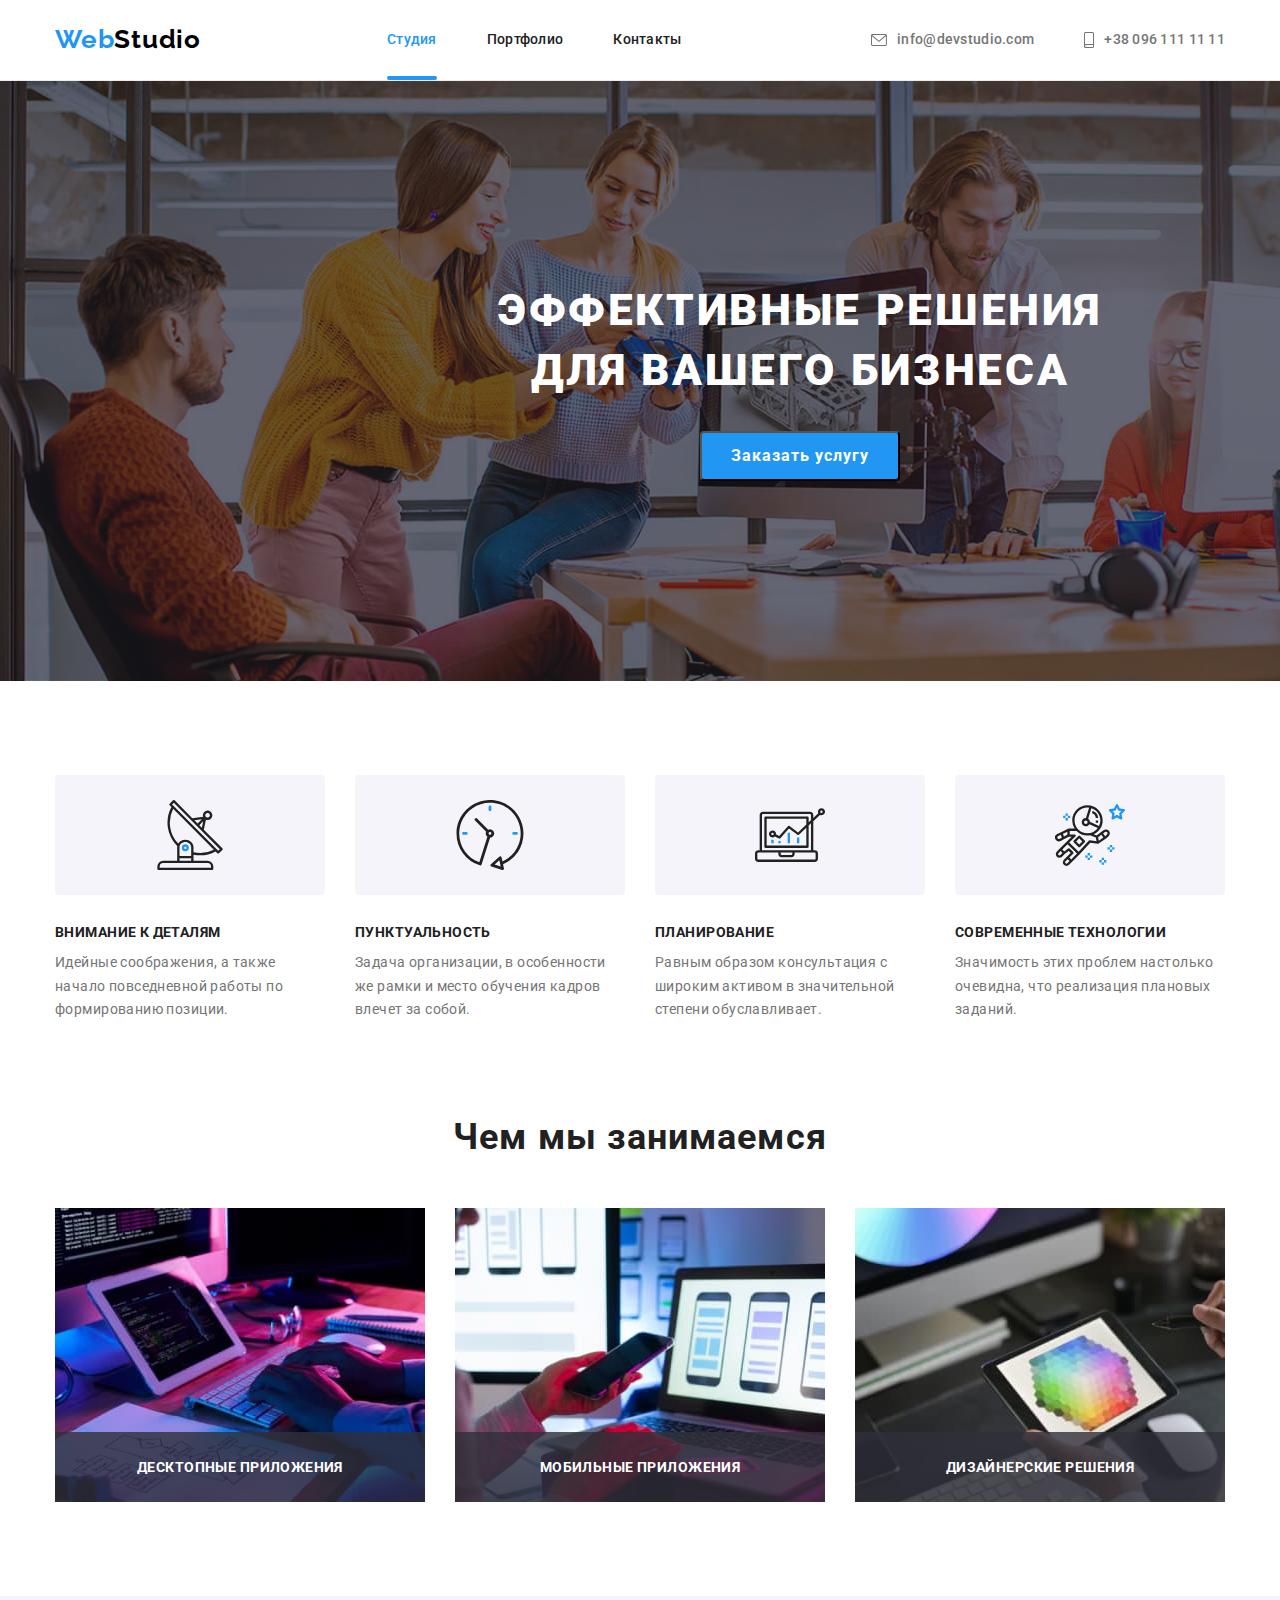
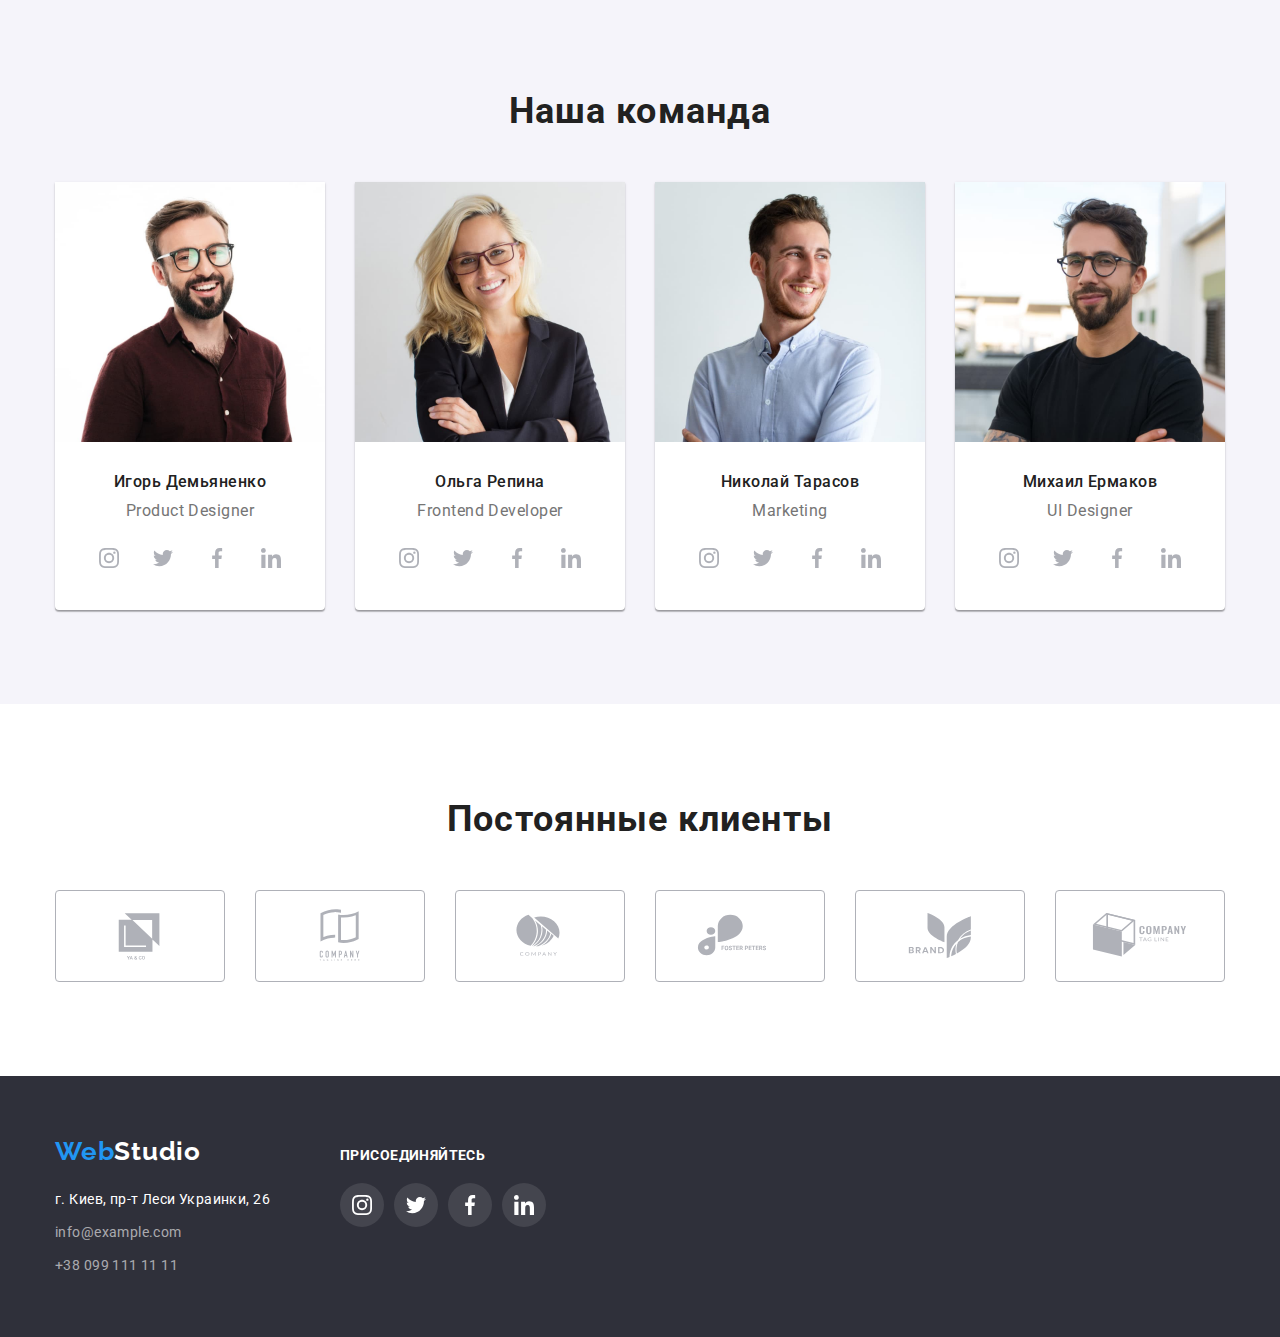
==== index.html @ 0ffd963e "index added" ====
<!DOCTYPE html>
<html lang="ru">
<head>
    <meta charset="UTF-8">
    <meta http-equiv="X-UA-Compatible" content="IE=edge">
    <meta name="viewport" content="width=device-width, initial-scale=1.0">
    <title>WebStudio</title>
    <link rel="preconnect" href="https://fonts.googleapis.com">
    <link rel="preconnect" href="https://fonts.gstatic.com" crossorigin>
    <link href="https://fonts.googleapis.com/css2?family=Raleway:ital,wght@0,700;1,700&family=Roboto:wght@400;500;700;900&display=swap" rel="stylesheet">
    <link rel="stylesheet" href="./css/modern-normalize.css">
    <link rel="stylesheet" href="./css/styles.css" />
</head>
<body>
    <!--заголовок-->
    <header class="main-header">
        <div class="header-container container">
            <nav class="navigation">    
                <a href="index.html" class="logo logo-top link">Web<span class="logo-half">Studio</span></a>
                <ul class="navigation-pages list">
                    <li class="navigation-page"><a href="index.html" class="navigation-page-link link current">Студия</a></li>
                    <li class="navigation-page"><a href="portfolio.html" class="navigation-page-link link">Портфолио</a></li>
                    <li class="navigation-page"><a href="#3" class="navigation-page-link link">Контакты</a></li>
                </ul>
            </nav>
            <ul class="contacts list">
                <li class="contact"> <a href="mailto:info@devstudio.com" class="contact-link mail link"><svg class="icon" width="16px" height="12px"><use href="./images/icons.svg#icon-envelope"></use></svg> info@devstudio.com</a></li>
                <li class="contact"> <a href="tel:+380961111111" class="contact-link tel link"><svg class="icon" width="10px" height="16px"><use href="./images/icons.svg#icon-smartphone"></use></svg>+38 096 111 11 11</a> </li>
            </ul>
        </div>        
    </header>
    <!--основная часть-->
    <main>
    <!--герой-->    
        <section class="hero">
            <div class="container">
                <h1 class="hero-header">Эффективные решения для вашего бизнеса</h1>
                <button class="hero-btn" type="button" data-modal-open>Заказать услугу</button>
            </div>       
        </section>
    <!--преимущества-->   
        <section class="advantages section">
            <div class="container">
                <h2 class="advantages-header visually-hidden">преимушества</h2>
                <ul class="our-advantages list">
                    <li class="our-advantage">
                        <div class="advantage-icons"><svg class="advantage-icon" width="70px" height="70px"><use href="./images/icons.svg#icon-antenna"></use></svg></div>
                        <h3 class="our-advantage-header section-header">Внимание к деталям</h3>
                        <p class="our-advantage-text section-description">Идейные соображения, а также начало повседневной работы по формированию позиции.</p>
                    </li>
                    <li class="our-advantage">
                        <div class="advantage-icons"><svg class="advantage-icon" width="70px" height="70px"><use href="./images/icons.svg#icon-clock"></use></svg></div>
                        <h3 class="our-advantage-header section-header">Пунктуальность</h3>
                        <p class="our-advantage-text section-description">Задача организации, в особенности же рамки и место обучения кадров влечет за собой.</p>
                    </li>
                    <li class="our-advantage">
                        <div class="advantage-icons"><svg class="advantage-icon" width="70px" height="70px"><use href="./images/icons.svg#icon-diagram"></use></svg></div>
                        <h3 class="our-advantage-header section-header">Планирование</h3>
                        <p class="our-advantage-text section-description">Равным образом консультация с широким активом в значительной степени обуславливает.</p>
                    </li>
                    <li class="our-advantage">
                        <div class="advantage-icons"><svg class="advantage-icon" width="70px" height="70px"><use href="./images/icons.svg#icon-astronaut"></use></svg></div>
                        <h3 class="our-advantage-header section-header">Современные технологии</h3>
                        <p class="our-advantage-text section-description">Значимость этих проблем настолько очевидна, что реализация плановых заданий.</p>
                    </li>
                </ul>
            </div>
        </section>
    <!--примеры работ-->    
        <section class="examples">
            <div class="container">
                <h2 class="examples_header section-top-header">Чем мы занимаемся</h2>
                <ul class="our-examples list">
                    <li class="our-example">
                        <img src="./images/examples/example1.jpg" alt="пример работы 1" width="370" height="294">
                        <div class="our-example-text-wrap">
                            <h3 class="our-example-text">Десктопные приложения</h3>
                        </div>
                    </li>
                    <li class="our-example"><img src="./images/examples/example2.jpg" alt="пример работы 2" width="370" height="294">
                        <div class="our-example-text-wrap">
                            <h3 class="our-example-text">Мобильные приложения</h3>
                        </div>
                    </li>
                    <li class="our-example"><img src="./images/examples/example3.jpg" alt="пример работы 3" width="370" height="294">
                        <div class="our-example-text-wrap">
                            <h3 class="our-example-text">Дизайнерские решения</h3>
                        </div>
                    </li>
                </ul>
            </div>
        </section>
    <!--команда-->
        <section class="team section">
            <div class="container">
                <h2 class="team-header section-top-header">Наша команда</h2>
                <ul class="team-units list">
                    <li class="team-unit">
                        <img src="./images/team/team1.jpg" alt="сотрудник 1" class="team_unit_photo" width="270" height="260">
                        <div class="team-unit-info">
                            <h3 class="team-unit-name section-header">Игорь Демьяненко</h3>
                            <p class="team-unit-title section-description">Product Designer</p>
                            <ul class="socials list">
                                <li class="social-link-item"> <a class="social-link link" href=""> <svg class="social-link-icon" width="20px" height="20px"><use href="./images/icons.svg#icon-instagram"><span class="visually-hidden">Instagram</span></use></svg></a></li>
                                <li class="social-link-item"> <a class="social-link link" href=""> <svg class="social-link-icon" width="20px" height="20px"><use href="./images/icons.svg#icon-twitter"><span class="visually-hidden">Twitter</span></use></svg></a></li>
                                <li class="social-link-item"> <a class="social-link link" href=""> <svg class="social-link-icon" width="20px" height="20px"><use href="./images/icons.svg#icon-facebook"><span class="visually-hidden">Facebook</span></use></svg></a></li>
                                <li class="social-link-item"> <a class="social-link link" href=""> <svg class="social-link-icon" width="20px" height="20px"><use href="./images/icons.svg#icon-linkedin"><span class="visually-hidden">LinkedIn</span></use></svg></a></li>
                            </ul>
                        </div>
                    </li>
                    <li class="team-unit">
                        <img src="./images/team/team2.jpg" alt="сотрудник 2" class="team_unit_photo" width="270" height="260">
                        <div class="team-unit-info">
                            <h3 class="team-unit-name section-header">Ольга Репина</h3>
                            <p class="team-unit-title section-description">Frontend Developer</p>
                            <ul class="socials list">
                                <li class="social-link-item"> <a class="social-link link" href=""> <svg class="social-link-icon" width="20px" height="20px"><use href="./images/icons.svg#icon-instagram"><span class="visually-hidden">Instagram</span></use></svg></a></li>
                                <li class="social-link-item"> <a class="social-link link" href=""> <svg class="social-link-icon" width="20px" height="20px"><use href="./images/icons.svg#icon-twitter"><span class="visually-hidden">Twitter</span></use></svg></a></li>
                                <li class="social-link-item"> <a class="social-link link" href=""> <svg class="social-link-icon" width="20px" height="20px"><use href="./images/icons.svg#icon-facebook"><span class="visually-hidden">Facebook</span></use></svg></a></li>
                                <li class="social-link-item"> <a class="social-link link" href=""> <svg class="social-link-icon" width="20px" height="20px"><use href="./images/icons.svg#icon-linkedin"><span class="visually-hidden">LinkedIn</span></use></svg></a></li>
                            </ul>
                        </div>
                    </li>
                    <li class="team-unit">
                        <img src="./images/team/team3.jpg" alt="сотрудник 3" class="team_unit_photo" width="270" height="260">
                        <div class="team-unit-info">
                            <h3 class="team-unit-name section-header">Николай Тарасов</h3>
                            <p class="team-unit-title section-description">Marketing</p>
                            <ul class="socials list">
                                <li class="social-link-item"> <a class="social-link link" href=""> <svg class="social-link-icon" width="20px" height="20px"><use href="./images/icons.svg#icon-instagram"><span class="visually-hidden">Instagram</span></use></svg></a></li>
                                <li class="social-link-item"> <a class="social-link link" href=""> <svg class="social-link-icon" width="20px" height="20px"><use href="./images/icons.svg#icon-twitter"><span class="visually-hidden">Twitter</span></use></svg></a></li>
                                <li class="social-link-item"> <a class="social-link link" href=""> <svg class="social-link-icon" width="20px" height="20px"><use href="./images/icons.svg#icon-facebook"><span class="visually-hidden">Facebook</span></use></svg></a></li>
                                <li class="social-link-item"> <a class="social-link link" href=""> <svg class="social-link-icon" width="20px" height="20px"><use href="./images/icons.svg#icon-linkedin"><span class="visually-hidden">LinkedIn</span></use></svg></a></li>
                            </ul>
                        </div>
                    </li>
                    <li class="team-unit">
                        <img src="./images/team/team4.jpg" alt="сотрудник 4" class="team_unit_photo" width="270" height="260">
                        <div class="team-unit-info">
                            <h3 class="team-unit-name section-header">Михаил Ермаков</h3>
                            <p class="team-unit-title section-description">UI Designer</p>
                            <ul class="socials list">
                                <li class="social-link-item"> <a class="social-link link" href=""> <svg class="social-link-icon" width="20px" height="20px"><use href="./images/icons.svg#icon-instagram"><span class="visually-hidden">Instagram</span></use></svg></a></li>
                                <li class="social-link-item"> <a class="social-link link" href=""> <svg class="social-link-icon" width="20px" height="20px"><use href="./images/icons.svg#icon-twitter"><span class="visually-hidden">Twitter</span></use></svg></a></li>
                                <li class="social-link-item"> <a class="social-link link" href=""> <svg class="social-link-icon" width="20px" height="20px"><use href="./images/icons.svg#icon-facebook"><span class="visually-hidden">Facebook</span></use></svg></a></li>
                                <li class="social-link-item"> <a class="social-link link" href=""> <svg class="social-link-icon" width="20px" height="20px"><use href="./images/icons.svg#icon-linkedin"><span class="visually-hidden">LinkedIn</span></use></svg></a></li>
                            </ul>
                        </div>
                    </li>
                </ul>
            </div>
        </section>    
        <!-- Клиенты -->
        <section class="clients section">
            <div class="container">
                <h2 class="clients-header section-top-header">
                    Постоянные клиенты
                </h2>
                <ul class="clients-units list">
                    <li class="clients-unit"><a href="" class="clients-link link"><svg class="clients-icon" width="106px" height="60px"><use href="./images/icons.svg#icon-Logo-1"></use></svg></a></li>
                    <li class="clients-unit"><a href="" class="clients-link link"><svg class="clients-icon" width="106px" height="60px"><use href="./images/icons.svg#icon-Logo-2"></use></svg></a></li>
                    <li class="clients-unit"><a href="" class="clients-link link"><svg class="clients-icon" width="106px" height="60px"><use href="./images/icons.svg#icon-Logo-3"></use></svg></a></li>
                    <li class="clients-unit"><a href="" class="clients-link link"><svg class="clients-icon" width="106px" height="60px"><use href="./images/icons.svg#icon-Logo-4"></use></svg></a></li>
                    <li class="clients-unit"><a href="" class="clients-link link"><svg class="clients-icon" width="106px" height="60px"><use href="./images/icons.svg#icon-Logo-5"></use></svg></a></li>
                    <li class="clients-unit"><a href="" class="clients-link link"><svg class="clients-icon" width="106px" height="60px"><use href="./images/icons.svg#icon-Logo-6"></use></svg></a></li>
                </ul>
            </div>
        </section>
    </main>
    <!--подвал-->
    <footer class="footer">
        <div class="container footer-container">
            <div class="contacts-container">
                <a href="index.html" class="logo link logo-bot">Web<span class="logo-half-dark">Studio</span></a>
                <address class="contacts-list" id="3">
                    <ul class="contacts-bot list">
                        <li class="contact-bot"><a class="footer-contact-link link address map" href="https://goo.gl/maps/tf9V9uD1shakLC2a6" target="_blank" rel="nooppener noreferal">г. Киев, пр-т Леси Украинки, 26</a> </li>
                        <li class="contact-bot"><a class="footer-contact-link link address" href="mailto:info@example.com">info@example.com</a> </li>
                        <li class="contact-bot"><a class="footer-contact-link link address" href="tel:+380991111111">+38 099 111 11 11</a></li>
                    </ul>
                </address>
            </div>
            <div>
            <h2 class="socials-header">присоединяйтесь</h2>
            <ul class="list footer-socials">
                <li class="footer-social-link-item"> <a class="footer-social-link link" href=""> <svg class="footer-social-link-icon" width="20px" height="20px"><use href="./images/icons.svg#icon-instagram"><span class="visually-hidden">Instagram</span></use></svg></a></li>
                <li class="footer-social-link-item"> <a class="footer-social-link link" href=""> <svg class="footer-social-link-icon" width="20px" height="20px"><use href="./images/icons.svg#icon-twitter"><span class="visually-hidden">Twitter</span></use></svg></a></li>
                <li class="footer-social-link-item"> <a class="footer-social-link link" href=""> <svg class="footer-social-link-icon" width="20px" height="20px"><use href="./images/icons.svg#icon-facebook"><span class="visually-hidden">Facebook</span></use></svg></a></li>
                <li class="footer-social-link-item"> <a class="footer-social-link link" href=""> <svg class="footer-social-link-icon" width="20px" height="20px"><use href="./images/icons.svg#icon-linkedin"><span class="visually-hidden">LinkedIn</span></use></svg></a></li>
            </ul>
            </div>
        </div>
    </footer>
    <div class="backdrop is-hidden" data-modal>
        <div class="modal">
            <button type="button" class="modal-close-btn" data-modal-close>
              <svg class="modal-close-btn-icon" width="18" height="18">
                <use href="./images/icons.svg#icon-close-black"></use>
              </svg>
            </button>
        </div>
    </div>
    <script src="./js/modal.js"></script>
</body>
</html>
---- css/styles.css ----
:root {
    --main-color: #2196F3;
    --secondary-color: #000;
    --third-color: #757575;
    --main-font: 'roboto', sans-serif;
    --secondary-font: 'Raleway', sans-serif;
}
body {
    font-family: var(--main-font);
    color: #212121;
}
h1,
h2,
h3,
h4,
h5,
h6,
p {
  margin-top: 0;
  margin-bottom: 0;
}
ul,
ol {
  margin-top: 0;
  margin-bottom: 0;
  padding-left: 0;
}
img {
  display: block;
}
.link {
    text-decoration: none;
}
.list {
    list-style: none;
}
.address {
    font-style: normal;
}
.container {
    width: 1200px;
    padding-left: 15px;
    padding-right: 15px;
    margin-top: auto;
    margin: auto;
}
.visually-hidden {
    position: absolute;
    width: 1px;
    height: 1px;
    margin: -1px;
    border: 0;
    padding: 0;
    
    white-space: nowrap;
    clip-path: inset(100%);
    clip: rect(0 0 0 0);
    overflow: hidden;
}
/* components */
.logo {
    font-family: var(--secondary-font);
    font-weight: 700;
    font-size: 26px;
    line-height: 1.2;
    letter-spacing: 0.03em; 
    color: var(--main-color);
}
.section-header  {  
    letter-spacing: 0.03em;
    color: #212121;
}
.section-description {
    letter-spacing: 0.03em;
    color: var(--third-color);
}
.section-top-header {
    font-weight: 700;
    font-size: 36px;
    line-height: 42px;
    text-align: center;
    letter-spacing: 0.03em;
    color: #212121;
}
.section {
    padding-top: 94px;
    padding-bottom: 94px;
}
/* /components */
/* header */
.main-header {
    background-color: #FFFFFF;
    border-bottom: 1px solid #ECECEC;
    margin-top: 0;
    margin-bottom: 0;
}
.header-container {
    display: flex;
    justify-content: space-between;
    align-items: center;
    
}
.navigation {
    display: flex;
}
.logo-top {
    padding-top: 24px;
    padding-bottom: 24px;
    margin-right: 93px;
}
.logo-half {
    color: var(--secondary-color);
}
.navigation-pages {
    display: flex;
    margin-left: 93px;
}
.navigation-page {
    display: flex;
}
.navigation-page-link {
    position: relative;
    font-weight: 500;
    font-size: 14px;
    line-height: 1.14;
    letter-spacing: 0.02em;
    color: #212121;
    padding-top: 32px;
    padding-bottom: 32px;
    align-items: center;
    transition: color 250ms cubic-bezier(0.4, 0, 0.2, 1);
}
.navigation-page:not(:last-child) {
    margin-right: 50px;
}
.contacts {
    display: flex;
}
.contact:not(:first-child) {
    margin-left: 50px;
}
.contact-link {
    display: flex;
    font-weight: 500;
    font-size: 14px;
    line-height: 1.14;
    letter-spacing: 0.02em;
    color: var(--third-color);
    align-items: center;
    transition: color 250ms cubic-bezier(0.4, 0, 0.2, 1);
}
.current {
    color: var(--main-color);
}  
.current::after {
    position: absolute;
    left: 0;
    bottom: 0;
    display: inline-block;
    content: '';
    height: 4px;
    border-radius: 2px;
    width: 100%;
    background-color: var(--main-color)
}
.navigation-page-link:hover, 
.navigation-page-link:focus,
.contact-link:hover,
.contact-link:focus {
    color: var(--main-color);
}
.icon {
    margin-right: 10px;
    fill: var(--third-color);
    transition: fill 250ms cubic-bezier(0.4, 0, 0.2, 1);
}
.contact-link:hover .icon,
.contact-link:focus .icon {
    fill: var(--main-color);
}
/* /header */
/* hero */
.hero {
    background: #2F303A;
    padding-top: 200px;
    padding-bottom: 200px;
    background-color: #C4C4C4;
    background-image: linear-gradient(rgba(47, 48, 58, 0.4),rgba(47, 48, 58, 0.4)), url(../images/hero/hero-background.png) ;
    background-repeat: no-repeat;
    background-size: 1600px;
    background-position: center;
    width: 1600px;
    margin-left: auto;
    margin-right: auto;
    justify-content: center;
}
.hero-header {
    font-weight: 900;
    font-size: 44px;
    line-height: 1.36;
    text-align: center;
    letter-spacing: 0.06em;
    text-transform: uppercase;
    color: #FFFFFF;
    width: 696px;
    margin-left: auto;
    margin-right: auto;
}
.hero-btn {
    font-weight: 700;
    font-size: 16px;
    line-height: 30px;
    display: flex;
    text-align: center;
    letter-spacing: 0.06em;
    color: #FFFFFF;
    width: 200px;
    height: 50px;
    background: var(--main-color);
    box-shadow: 0px 4px 4px rgba(0, 0, 0, 0.15);
    border-radius: 4px;
    cursor: pointer;
    margin-left: auto;
    margin-right: auto;
    margin-top: 30px;
    justify-content: center;
    align-items: center;
    transition: background 250ms cubic-bezier(0.4, 0, 0.2, 1), box-shadow 250ms cubic-bezier(0.4, 0, 0.2, 1);
}
.hero-btn:hover,
.hero-btn:focus {
    background: #188CE8;
    box-shadow: 0px 4px 4px rgba(0, 0, 0, 0.15);
}
/* /hero */
/* advantages */
.our-advantages {
    display: flex;
    justify-content: space-between;
}
.our-advantage {
    width: 270px;
}
.our-advantage-header {
    font-weight: 700;
    text-transform: uppercase;
    font-size: 14px;
    line-height: 1.14;
    width: 270px;
    margin-bottom: 10px;
}
.our-advantage-text {
    font-size: 14px;
    line-height: 1.71;
}
.advantage-icons {
    height: 120px;
    align-items: center;
    background: #F5F4FA;
    border-radius: 4px;
    display: flex;
    justify-content: center;
    margin-bottom: 30px;
}
.advantage-icon {
}    
/* /advantages */
/* examples */
.examples {
    padding-bottom: 94px;
}
.our-examples {
    display: flex;
    justify-content: space-between;
    margin-top: 50px;
}
.our-example {
    position: relative;
}
.our-example-text-wrap {
    position: absolute;
    bottom: 0;
    display: flex;
    justify-content: center;
    align-items: center;
    width: 370px;
    height: 70px;
    background: rgba(47, 48, 58, 0.8);
}

.our-example-text {
    display: block;
    font-weight: 700;
    font-size: 14px;
    line-height: 16px;
    text-align: center;
    letter-spacing: 0.03em;
    text-transform: uppercase;
    color: #FFFFFF;
    
}
/* /examples */
/* our team */
.team {
    background: #F5F4FA;
}
.team-units {
    display: flex;
    justify-content: space-between;
    margin-top: 50px;
}
.team-unit {
    background-color: #FFFFFF;
    box-shadow: 0px 1px 3px rgba(0, 0, 0, 0.12), 0px 1px 1px rgba(0, 0, 0, 0.14), 0px 2px 1px rgba(0, 0, 0, 0.2);
    border-radius: 0px 0px 4px 4px;
}
.team-unit-info {
    padding: 30px 10px 30px 10px;
}
.team-unit-name {
    font-weight: 500;
    font-size: 16px;
    line-height: 1.19;
    text-align: center;
    margin-bottom: 10px;
}
.team-unit-title {
    font-size: 16px;
    line-height: 1.19;
    text-align: center;
}
.socials {
    margin-top: 16px;
    display: flex;
    justify-content: center;
}
.social-link-item {
    display: flex;
}
.social-link {
    display: flex;
    height: 44px;
    width: 44px;
    border-radius: 50%;
    justify-content: center;
    align-items: center;
    transition: background-color 250ms cubic-bezier(0.4, 0, 0.2, 1);
}
.social-link-item:not(:last-child) {
    margin-right: 10px;
}
.social-link-icon {
    fill: #AFB1B8;
    transition: fill 250ms cubic-bezier(0.4, 0, 0.2, 1);
}
.social-link:hover,
.social-link:focus {
    background-color: var(--main-color);
}
.social-link:hover .social-link-icon,
.social-link:focus .social-link-icon {
    fill: #fff;
}
/* /our team */
/* clients */
.clients-units {
    margin-top: 50px;
    display: flex;
    flex-direction: row;
    justify-content: center;
}
.clients-unit {
    display: flex;
}
.clients-unit:not(:last-child) {
    margin-right: 30px;
}
.clients-link {
    width: 170px;
    height: 92px;
    border: 1px solid #AFB1B8;
    border-radius: 4px;
    display: flex;
    justify-content: center;
    align-items: center;
    transition: border 250ms cubic-bezier(0.4, 0, 0.2, 1);
}
.clients-icon {
    fill: #AFB1B8;
    transition: fill 250ms cubic-bezier(0.4, 0, 0.2, 1);
}
.clients-link:hover,
.clients-link:focus {
   border: 1px solid var(--main-color);
}
.clients-link:hover .clients-icon,
.clients-link:focus .clients-icon {
    fill: var(--main-color);
}
/* /clients */
/* filter */
.portfolio-filter {
    
}
.portfolio-filter-list {
    display: flex;
    justify-content: center;
    margin-bottom: 50px;
}
.portfolio-filter-list-item:not(:last-child) {
    margin-right: 8px;
}
.filter-btn {
    font-weight: 500;
    font-size: 16px;
    line-height: 1.62;
    text-align: center;
    letter-spacing: 0.03em;
    color: #212121;
    background: #F5F4FA;
    border-radius: 4px;
    cursor: pointer;
    padding: 6px 22px;
    border-width: 0px;
    transition: background 250ms cubic-bezier(0.4, 0, 0.2, 1), color 250ms cubic-bezier(0.4, 0, 0.2, 1), box-shadow 250ms cubic-bezier(0.4, 0, 0.2, 1);
}
.filter-btn:hover,
.filter-btn:focus {
    background: var(--main-color);
    color: #FFFFFF;
    box-shadow: 0px 3px 1px rgba(0, 0, 0, 0.1), 0px 1px 2px rgba(0, 0, 0, 0.08), 0px 2px 2px rgba(0, 0, 0, 0.12);
}
.portfolio-examples {
    padding-bottom: 80px;
}
.portfolio-examples-list {
    display: flex;
    flex-wrap: wrap;
    justify-content: space-between;
}   
.portfolio-example-name {
    font-weight: 700;
    font-size: 18px;
    line-height: 2;
    letter-spacing: 0.06em;
    margin-bottom: 4px;
}
.img {
    display: block;
}
.portfolio-example-description {
    font-size: 16px;
    line-height: 1.87;
}
.portfolio-example-text {
    padding: 20px 24px;
    border: #EEEEEE solid 1px;
    border-top: none;
}   
.portfolio-example:nth-child(-n+6) {
    margin-bottom: 30px;
}
.portfolio-link {
    position: relative;
    display: block;
    transition: box-shadow 250ms cubic-bezier(0.4, 0, 0.2, 1);
}
.portfolio-link:hover,
.portfolio-link:focus {
    box-shadow: 0px 1px 1px rgba(0, 0, 0, 0.12), 0px 4px 4px rgba(0, 0, 0, 0.06), 1px 4px 6px rgba(0, 0, 0, 0.16);
}
.portfolio-example-overlay-wrap {
    top: 0;
    width: 370px;
    height: 294px;
    position: absolute;
    overflow: hidden;
}
.portfolio-example-overlay {
    top: 0;
    position: absolute;
    visibility: hidden;
    display: flex;
    justify-content: center;
    align-items: center;
    padding-left: 24px;
    padding-right: 24px;
    width: 100%;
    height: 100%;
    background: rgba(33, 150, 243, 0.9);
    transform: translate(0, 100%);
    transition: transform 250ms cubic-bezier(0.4, 0, 0.2, 1), visibility 250ms cubic-bezier(0.4, 0, 0.2, 1);
}
.portfolio-link:hover .portfolio-example-overlay,
.portfolio-link:focus .portfolio-example-overlay {
    visibility: visible;
    transform: translate(0, 0);
}
.portfolio-example-overlay-text {
    font-weight: 400;
    font-size: 18px;
    line-height: 156%;
    letter-spacing: 0.03em;
    color: #FFFFFF;
}
/* /filter */
/* footer */
.footer {
    background: #2F303A;
    padding-top: 60px;
    padding-bottom: 60px;
    display: flex;
    justify-content: left;
}
.footer-container {
    display: flex;
    align-items: baseline;
}
.contacts-container {
    margin-right: 70px;
}

.logo-bot {
    display: block;
    margin-bottom: 20px;
}
.logo-half-dark {
    color: #FFFFFF;
}
.footer-contact-link {
    font-size: 14px;
    line-height: 1.71;
    letter-spacing: 0.03em;
    color: rgba(255, 255, 255, 0.6);
    transition: color 250ms cubic-bezier(0.4, 0, 0.2, 1)
}
.contacts-list {
    
}
.contacts-bot {
   
}
.contact-bot {
    display: flex;
    flex-direction: column;
}
.contact-bot:not(:last-child) {
    margin-bottom: 9px;
}
.map {
    color: #FFFFFF;    
}
.footer-contact-link:hover,
.footer-contact-link:focus {
    color: var(--main-color);
}
.socials-header {
    font-weight: 700;
    font-size: 14px;
    line-height: 16px;
    letter-spacing: 0.03em;
    text-transform: uppercase;
    color: #FFFFFF;
    margin-bottom: 20px;
}
.footer-socials {
    display: flex;
}
.footer-social-link-item {
    display: flex;
    
}
.footer-social-link-item:not(:last-child) {
    margin-right: 10px;
}
.footer-social-link {
    width: 44px;
    height: 44px;
    border-radius: 50%;
    background: rgba(255, 255, 255, 0.1);
    display: flex;
    justify-content: center;
    align-items: center;
    transition: background-color 250ms cubic-bezier(0.4, 0, 0.2, 1);
}
.footer-social-link-icon {
    fill: #FFFFFF;
}
.footer-social-link:hover,
.footer-social-link:focus {
    background-color: var(--main-color);
}
/* /footer */
/* modals */
.backdrop {
    position: fixed;
    top: 0;
    left: 0;
    bottom: 0;
    right: 0;
    background: rgba(0, 0, 0, 0.2);
    transition: opacity 250ms cubic-bezier(0.4, 0, 0.2, 1), visibility 250ms cubic-bezier(0.4, 0, 0.2, 1);
}
.modal {
    position: absolute;
    top: 50%;
    left: 50%;
    transform: translate(-50%, -50%);
    width: 528px;
    height: 580px;
    background: #FFFFFF;
    box-shadow: 0px 1px 3px rgba(0, 0, 0, 0.12), 0px 1px 1px rgba(0, 0, 0, 0.14), 0px 2px 1px rgba(0, 0, 0, 0.2);
    border-radius: 4px;
}
.modal-close-btn {
    position: absolute;
    top: 8px;
    right: 8px;
    display: flex;
    align-items: center;
    justify-content: center;
    width: 30px;
    height: 30px;
    background: #FFFFFF;
    border: 1px solid rgba(0, 0, 0, 0.1);
    border-radius: 50%;
    cursor: pointer;
    padding: 0;
  }
.backdrop.is-hidden {
    opacity: 0;
    visibility: hidden;
    pointer-events: none;
}
/* /modals */
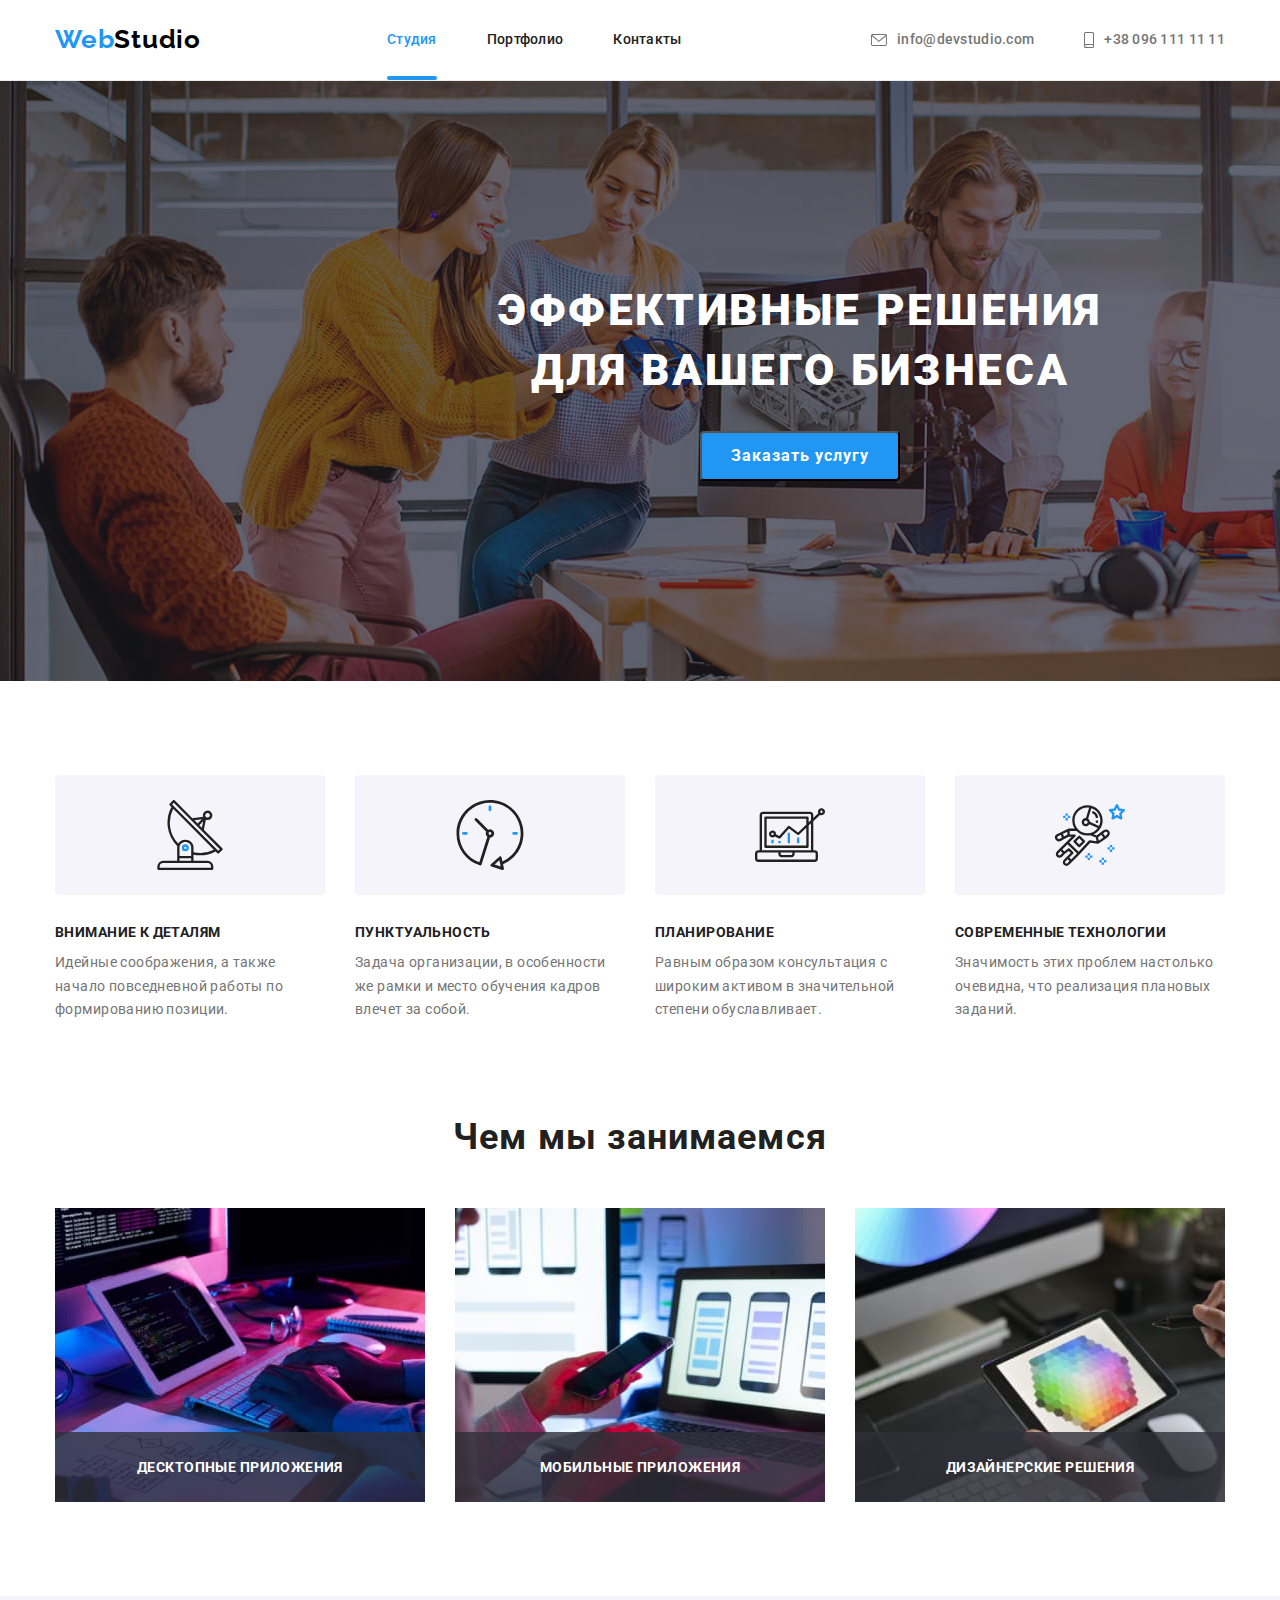
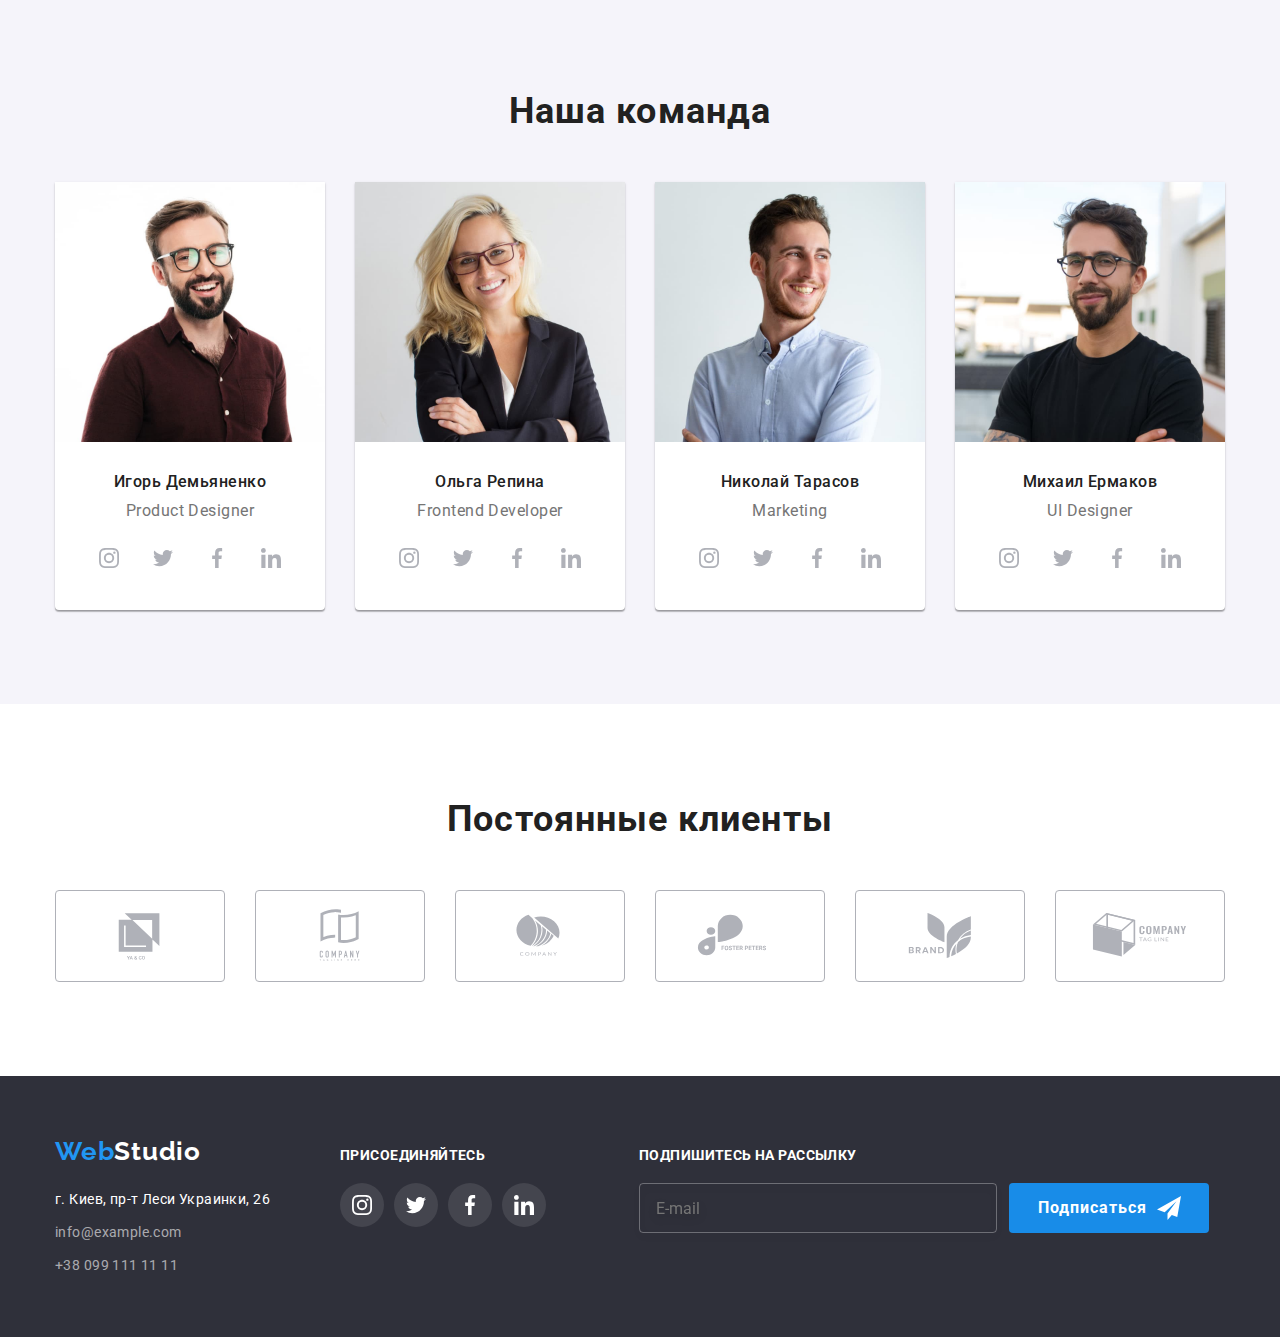
==== commit f1c94ee5: "checkbox added" ====
--- a/index.html
+++ b/index.html
@@ -189,6 +189,13 @@
                 <li class="footer-social-link-item"> <a class="footer-social-link link" href=""> <svg class="footer-social-link-icon" width="20px" height="20px"><use href="./images/icons.svg#icon-linkedin"><span class="visually-hidden">LinkedIn</span></use></svg></a></li>
             </ul>
             </div>
+            <div class="subscribe-wrap">
+                <h2 class="socials-header">Подпишитесь на рассылку</h2>
+                <div class="subscribe-input-form">
+                    <input class="subscribe-input" type="email" name="user-mail-subscribe" required placeholder="E-mail">
+                    <button class="subscribe-btn" type="submit">Подписаться<svg class="subscribe-icon" width="24px" height="24px"><use href="./images/icons.svg#icon-send"></use></svg> </button>
+                </div>
+            </div>
         </div>
     </footer>
     <div class="backdrop is-hidden" data-modal>
@@ -198,6 +205,41 @@
                 <use href="./images/icons.svg#icon-close-black"></use>
               </svg>
             </button>
+            <div class="modal-form-wrap">
+                <p class="modal-form-toaction">Оставьте свои данные, мы вам перезвоним</p>
+                <form class="modal-form">
+                    <label class="modal-form-input" for="username">
+                        Имя</label>
+                    <div class="input-wrap">
+                        <input class="modal-form-field" type="text" name="username" id="username" required>
+                        <svg class="modal-form-icon" width="18px" height="18px"><use href="./images/icons.svg#icon-person"></use></svg>
+                    </div>
+                    <label class="modal-form-input" for="tel">
+                        Телефон</label>
+                    <div class="input-wrap">
+                        
+                        <input class="modal-form-field" type="tel" name="user_phone_number" id="tel" required>
+                        <svg class="modal-form-icon" width="18px" height="18px"><use href="./images/icons.svg#icon-phone"></use></svg>
+                    </div>
+                    <label class="modal-form-input" for="email">
+                        Почта</label>
+                    <div class="input-wrap">
+                        
+                        <input class="modal-form-field" type="email" name="user_mail" id="email" required>
+                        <svg class="modal-form-icon" width="18px" height="18px"><use href="./images/icons.svg#icon-email"></use></svg>
+                    </div>
+                    <label class="modal-form-input" for="commentary">
+                        Комментарий</label>
+                    <textarea class="modal-form-comment" type="text" name="user_comment" id="commentary" placeholder="Введите текст"></textarea>
+                    <div class="modal-form-checkbox-wrap">
+                        <input class="modal-form-checkbox visually-hidden" type="checkbox" id="user_aggreement" required>
+                        <label class="aggreement-label" for="user_aggreement">Соглашаюсь с рассылкой и принимаю &nbsp; 
+                            <a href="" class="aggreement-link"> Условия договора</a>
+                        </label>
+                    </div>
+                    <button class="submit-btn" type="submit">Отправить</button>
+                </form>
+            </div>
         </div>
     </div>
     <script src="./js/modal.js"></script>
--- a/css/styles.css
+++ b/css/styles.css
@@ -217,7 +217,6 @@
     width: 200px;
     height: 50px;
     background: var(--main-color);
-    box-shadow: 0px 4px 4px rgba(0, 0, 0, 0.15);
     border-radius: 4px;
     cursor: pointer;
     margin-left: auto;
@@ -568,7 +567,6 @@
 }
 .footer-social-link-item {
     display: flex;
-    
 }
 .footer-social-link-item:not(:last-child) {
     margin-right: 10px;
@@ -589,6 +587,54 @@
 .footer-social-link:hover,
 .footer-social-link:focus {
     background-color: var(--main-color);
+}
+.subscribe-wrap {
+    margin-left: 93px;
+}
+.subscribe-input-form {
+    display: flex;
+    align-items: center;
+}
+.subscribe-input {
+    width: 358px;
+    height: 50px;
+    border: 1px solid rgba(255, 255, 255, 0.3);
+    filter: drop-shadow(0px 4px 4px rgba(0, 0, 0, 0.15));
+    border-radius: 4px;
+    margin: 0;
+    background: transparent;
+    padding: 15px 16px;
+    color: #FFFFFF;
+}
+.subscribe-btn {
+    display: flex;
+    align-items: center;
+    margin-left: 12px;
+    width: 200px;
+    height: 50px;
+    background: #188CE8;
+    border-radius: 4px;
+    border: 0px;
+    font-weight: 700;
+    font-size: 16px;
+    line-height: 188%;
+    letter-spacing: 0.06em;
+    color: #FFFFFF;
+    padding-left: 29px;
+    cursor: pointer;
+    transition: background 250ms cubic-bezier(0.4, 0, 0.2, 1), box-shadow 250ms cubic-bezier(0.4, 0, 0.2, 1);
+}
+.subscribe-btn:hover,
+.subscribe-btn:focus {
+    background: #2196F3;
+    box-shadow: 0px 4px 4px rgba(0, 0, 0, 0.15);
+}
+.subscribe-btn-text {
+    display: block;
+}
+.subscribe-icon {
+    fill: #FFFFFF;
+    margin-left: 10px;
 }
 /* /footer */
 /* modals */
@@ -607,7 +653,7 @@
     left: 50%;
     transform: translate(-50%, -50%);
     width: 528px;
-    height: 580px;
+    min-height: 580px;
     background: #FFFFFF;
     box-shadow: 0px 1px 3px rgba(0, 0, 0, 0.12), 0px 1px 1px rgba(0, 0, 0, 0.14), 0px 2px 1px rgba(0, 0, 0, 0.2);
     border-radius: 4px;
@@ -626,10 +672,137 @@
     border-radius: 50%;
     cursor: pointer;
     padding: 0;
+    transition: fill 250ms cubic-bezier(0.4, 0, 0.2, 1);
   }
+.modal-close-btn:hover,
+.modal-close-btn:focus {
+    fill: #2196F3;
+}  
 .backdrop.is-hidden {
     opacity: 0;
     visibility: hidden;
     pointer-events: none;
 }
+.modal-form-wrap {
+    display: flex;
+    flex-direction: column;
+    padding: 40px;
+}
+.modal-form-toaction {
+    font-weight: 700;
+    font-size: 20px;
+    line-height: 1.15;
+    text-align: center;
+    letter-spacing: 0.03em;
+    color: #212121;
+    margin-bottom: 12px;
+}
+.modal-form-input {
+    font-size: 12px;
+    line-height: 14px;
+    letter-spacing: 0.01em;
+    color: #757575;
+}
+.input-wrap {
+    position: relative;
+    margin-bottom: 10px;
+}
+.modal-form-icon {
+    position: absolute;
+    top: 50%;
+    left: 12px;
+    transform: translateY(-50%);
+    fill: #212121;
+    transition: fill 250ms cubic-bezier(0.4, 0, 0.2, 1);
+}
+.modal-form-field {
+    width: 100%;
+    margin-top: 4px;
+    border: 1px solid rgba(33, 33, 33, 0.2);
+    border-radius: 4px;
+    height: 40px;
+    padding-left: 42px;
+    outline: none;
+    transition: border 250ms cubic-bezier(0.4, 0, 0.2, 1);
+}
+.modal-form-field:focus {
+    border: 1px solid #2196F3;
+}
+.modal-form-field:focus + .modal-form-icon {
+    fill: #2196F3;
+}
+.modal-form-comment {
+    width: 100%;
+    margin-top: 4px;
+    margin-bottom: 20px;
+    height: 120px;
+    resize: none;
+    border: 1px solid rgba(33, 33, 33, 0.2);
+    border-radius: 4px;
+    padding: 12px 16px;
+    font-size: 14px;
+    line-height: 1.15;
+    letter-spacing: 0.01em;
+    outline: none;
+    transition: border 250ms cubic-bezier(0.4, 0, 0.2, 1);
+}
+.modal-form-comment:focus {
+    border: 1px solid #2196F3;
+}
+.modal-form-checkbox-wrap {
+    position: relative;
+}
+.aggreement-label {
+    display: flex;
+    align-items: center;
+    font-size: 14px;
+    line-height: 171%;
+    letter-spacing: 0.03em;
+    color: #757575;
+    margin-left: 25px;
+}
+.aggreement-label::before {
+    left: 0;
+    position: absolute;
+    display: block;
+    cursor: pointer;
+    width: 16px;
+    height: 16px;
+    content: '';
+    background-image: url(../images/box.svg);
+    transition: outline 250ms cubic-bezier(0.4, 0, 0.2, 1), background-image 250ms cubic-bezier(0.4, 0, 0.2, 1);
+}
+.modal-form-checkbox:checked + .aggreement-label::before {
+    background-image: url(../images/check.svg);
+}
+.modal-form-checkbox:hover + .aggreement-label::before,
+.modal-form-checkbox:focus + .aggreement-label::before {
+    outline: 2px solid #2196F3;
+}
+.submit-btn {
+    display: block;
+    margin-left: auto;
+    margin-right: auto;
+    margin-top: 30px;
+    padding: 10px 55px;
+    background: #188CE8;
+    border-radius: 4px;
+    border: 0px;
+    cursor: pointer;
+    font-weight: 700;
+    font-size: 16px;
+    line-height: 188%;
+    display: flex;
+    align-items: center;
+    text-align: center;
+    letter-spacing: 0.06em;
+    color: #FFFFFF;
+    box-shadow: 0px 4px 4px rgba(0, 0, 0, 0.15);
+    transition: background 250ms cubic-bezier(0.4, 0, 0.2, 1);
+}
+.submit-btn:hover,
+.submit-btn:focus {
+    background: #2196F3;
+    
+}
 /* /modals */